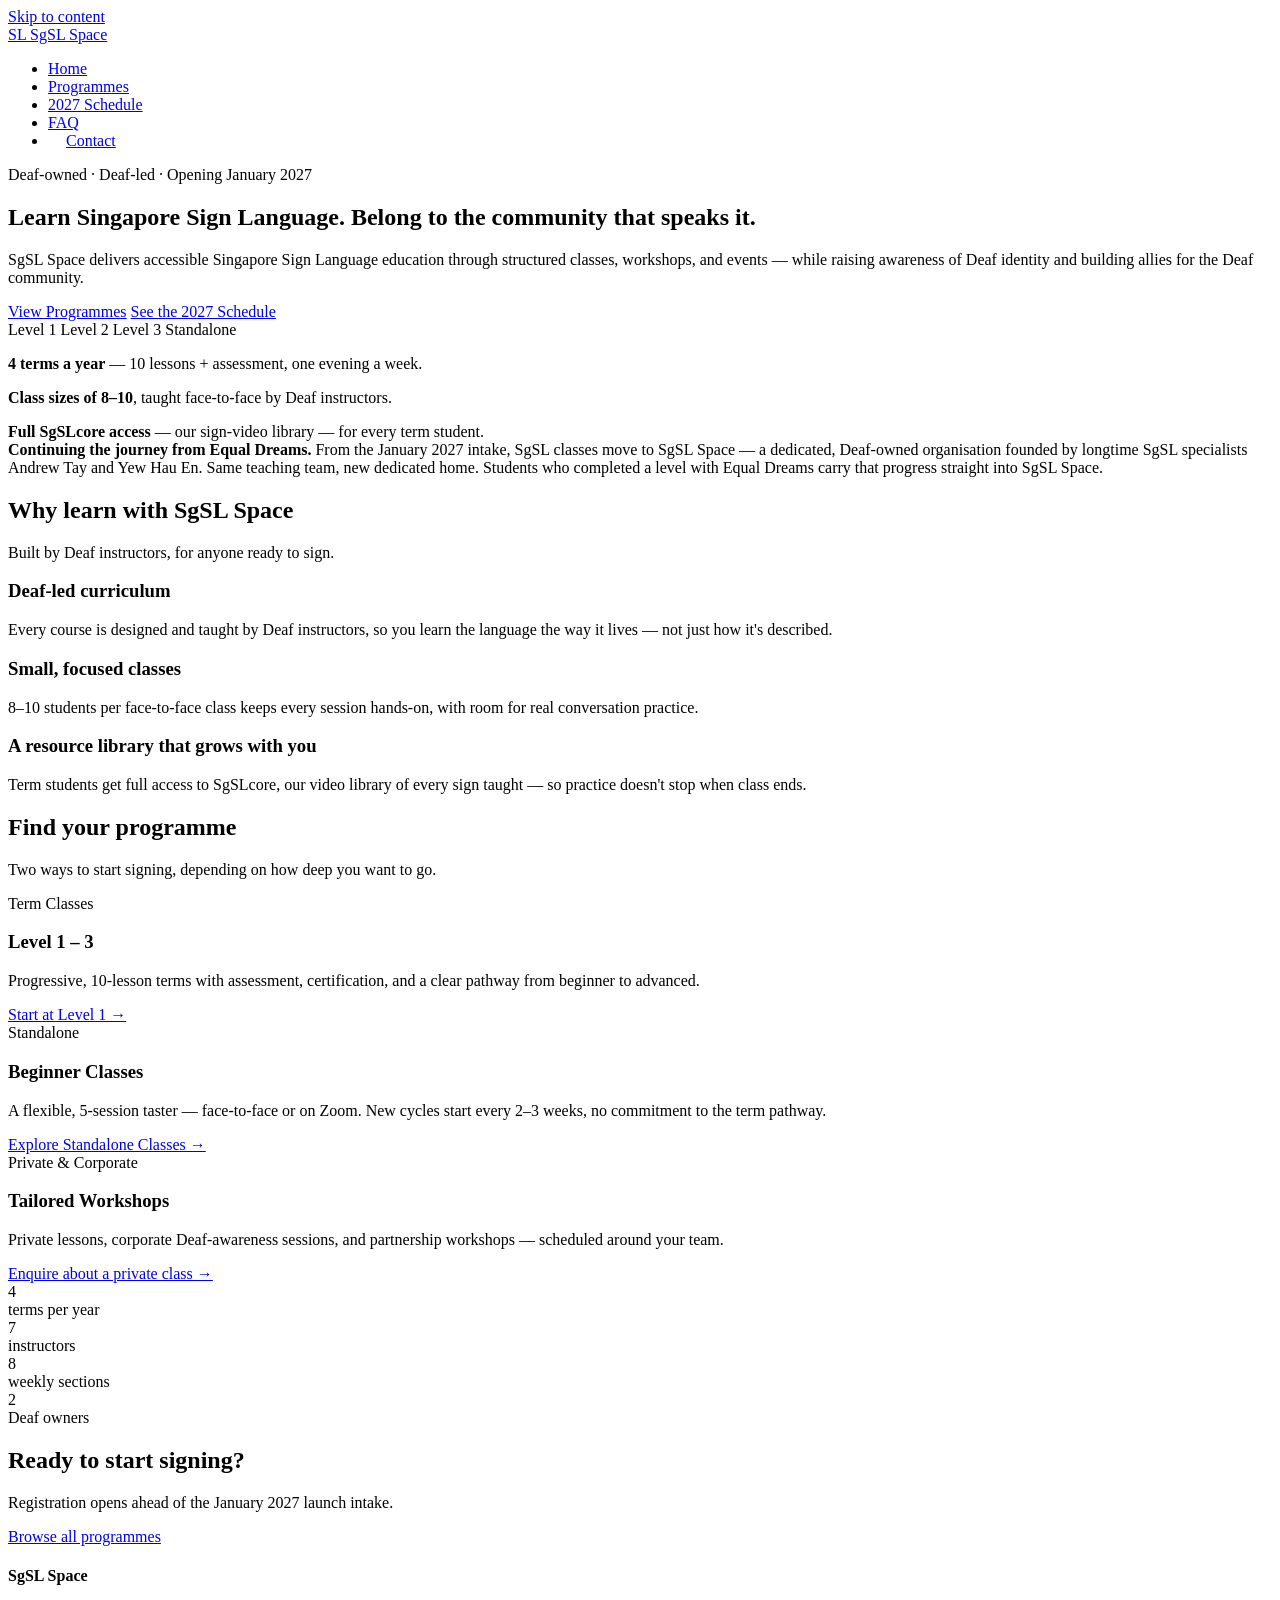
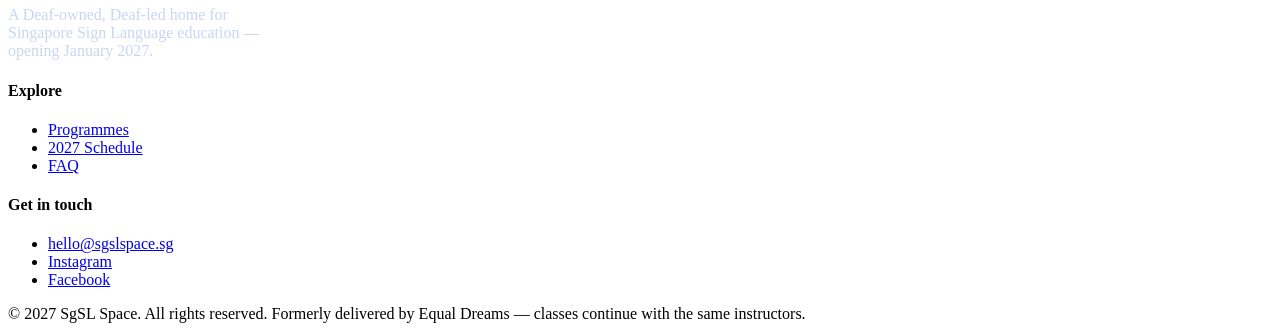
==== index.html @ 19aeab77 "Add files via upload" ====
<!doctype html>
<html lang="en">
<head>
<meta charset="utf-8">
<meta name="viewport" content="width=device-width, initial-scale=1">
<title>Home — SgSL Space</title>
<meta name="description" content="SgSL Space — Deaf-owned Singapore Sign Language education, opening January 2027.">
<link rel="preconnect" href="https://fonts.googleapis.com">
<link href="https://fonts.googleapis.com/css2?family=Poppins:wght@500;600;700&family=Inter:wght@400;500;600&display=swap" rel="stylesheet">
<link rel="stylesheet" href="css/style.css">
</head>
<body>
<a class="skip-link" href="#main">Skip to content</a>
<header class="site-header">
  <div class="container">
    <a class="logo" href="index.html">
      <span class="logo-badge">SL</span>
      <span><span class="brand-sgsl">SgSL</span> <span class="brand-space">Space</span></span>
    </a>
    <nav class="main-nav" aria-label="Main">
      <ul><li><a href="index.html" class="active" aria-current="page">Home</a></li><li><a href="programmes.html">Programmes</a></li><li><a href="schedule.html">2027 Schedule</a></li><li><a href="faq.html">FAQ</a></li><li><a href="mailto:hello@sgslspace.sg" class="btn btn-outline" style="padding:8px 18px;">Contact</a></li></ul>
    </nav>
  </div>
</header>
<main id="main">
<section class="hero">
  <div class="container">
    <div>
      <span class="hero-eyebrow">Deaf-owned · Deaf-led · Opening January 2027</span>
      <h1>Learn Singapore Sign Language. Belong to the community that speaks it.</h1>
      <p class="lead">SgSL Space delivers accessible Singapore Sign Language education through structured classes, workshops, and events — while raising awareness of Deaf identity and building allies for the Deaf community.</p>
      <div class="hero-actions">
        <a class="btn btn-primary" href="programmes.html">View Programmes</a>
        <a class="btn btn-outline" href="schedule.html">See the 2027 Schedule</a>
      </div>
    </div>
    <div class="hero-art">
      <div class="pill-row">
        <span class="pill p-navy">Level 1</span>
        <span class="pill p-teal">Level 2</span>
        <span class="pill p-gold">Level 3</span>
        <span class="pill p-purple">Standalone</span>
      </div>
      <p style="margin-bottom:6px;"><strong>4 terms a year</strong> — 10 lessons + assessment, one evening a week.</p>
      <p style="margin-bottom:6px;"><strong>Class sizes of 8–10</strong>, taught face-to-face by Deaf instructors.</p>
      <p style="margin-bottom:0;"><strong>Full SgSLcore access</strong> — our sign-video library — for every term student.</p>
    </div>
  </div>
</section>

<section class="section">
  <div class="container">
    <div class="announcement">
      <strong>Continuing the journey from Equal Dreams.</strong> From the January 2027 intake, SgSL classes move to SgSL Space — a dedicated, Deaf-owned organisation founded by longtime SgSL specialists Andrew Tay and Yew Hau En. Same teaching team, new dedicated home. Students who completed a level with Equal Dreams carry that progress straight into SgSL Space.
    </div>

    <div class="section-head">
      <h2>Why learn with SgSL Space</h2>
      <p>Built by Deaf instructors, for anyone ready to sign.</p>
    </div>
    <div class="grid grid-3">
      <div class="card">
        <h3>Deaf-led curriculum</h3>
        <p>Every course is designed and taught by Deaf instructors, so you learn the language the way it lives — not just how it's described.</p>
      </div>
      <div class="card">
        <h3>Small, focused classes</h3>
        <p>8–10 students per face-to-face class keeps every session hands-on, with room for real conversation practice.</p>
      </div>
      <div class="card">
        <h3>A resource library that grows with you</h3>
        <p>Term students get full access to SgSLcore, our video library of every sign taught — so practice doesn't stop when class ends.</p>
      </div>
    </div>
  </div>
</section>

<section class="section alt">
  <div class="container">
    <div class="section-head">
      <h2>Find your programme</h2>
      <p>Two ways to start signing, depending on how deep you want to go.</p>
    </div>
    <div class="grid grid-3">
      <div class="card">
        <span class="tag pill p-navy">Term Classes</span>
        <h3>Level 1 – 3</h3>
        <p>Progressive, 10-lesson terms with assessment, certification, and a clear pathway from beginner to advanced.</p>
        <a class="card-link" href="level-1.html">Start at Level 1 →</a>
      </div>
      <div class="card">
        <span class="tag pill p-purple">Standalone</span>
        <h3>Beginner Classes</h3>
        <p>A flexible, 5-session taster — face-to-face or on Zoom. New cycles start every 2–3 weeks, no commitment to the term pathway.</p>
        <a class="card-link" href="standalone.html">Explore Standalone Classes →</a>
      </div>
      <div class="card">
        <span class="tag pill p-gold">Private &amp; Corporate</span>
        <h3>Tailored Workshops</h3>
        <p>Private lessons, corporate Deaf-awareness sessions, and partnership workshops — scheduled around your team.</p>
        <a class="card-link" href="mailto:hello@sgslspace.sg">Enquire about a private class →</a>
      </div>
    </div>
  </div>
</section>

<section class="section">
  <div class="container">
    <div class="stat-row" style="justify-content:center;">
      <div class="stat"><div class="num">4</div><div class="label">terms per year</div></div>
      <div class="stat"><div class="num">7</div><div class="label">instructors</div></div>
      <div class="stat"><div class="num">8</div><div class="label">weekly sections</div></div>
      <div class="stat"><div class="num">2</div><div class="label">Deaf owners</div></div>
    </div>
    <div class="cta-band">
      <h2>Ready to start signing?</h2>
      <p>Registration opens ahead of the January 2027 launch intake.</p>
      <a class="btn btn-primary" href="programmes.html">Browse all programmes</a>
    </div>
  </div>
</section>
</main><footer class="site-footer">
  <div class="container footer-grid">
    <div>
      <h4>SgSL Space</h4>
      <p style="color:#C9D5F2;max-width:32ch;">A Deaf-owned, Deaf-led home for Singapore Sign Language education — opening January 2027.</p>
    </div>
    <div>
      <h4>Explore</h4>
      <ul>
        <li><a href="programmes.html">Programmes</a></li>
        <li><a href="schedule.html">2027 Schedule</a></li>
        <li><a href="faq.html">FAQ</a></li>
      </ul>
    </div>
    <div>
      <h4>Get in touch</h4>
      <ul>
        <li><a href="mailto:hello@sgslspace.sg">hello@sgslspace.sg</a></li>
        <li><a href="#">Instagram</a></li>
        <li><a href="#">Facebook</a></li>
      </ul>
    </div>
  </div>
  <div class="container footer-bottom">
    <span>© 2027 SgSL Space. All rights reserved.</span>
    <span>Formerly delivered by Equal Dreams — classes continue with the same instructors.</span>
  </div>
</footer>
<script src="js/site.js"></script>
</body>
</html>
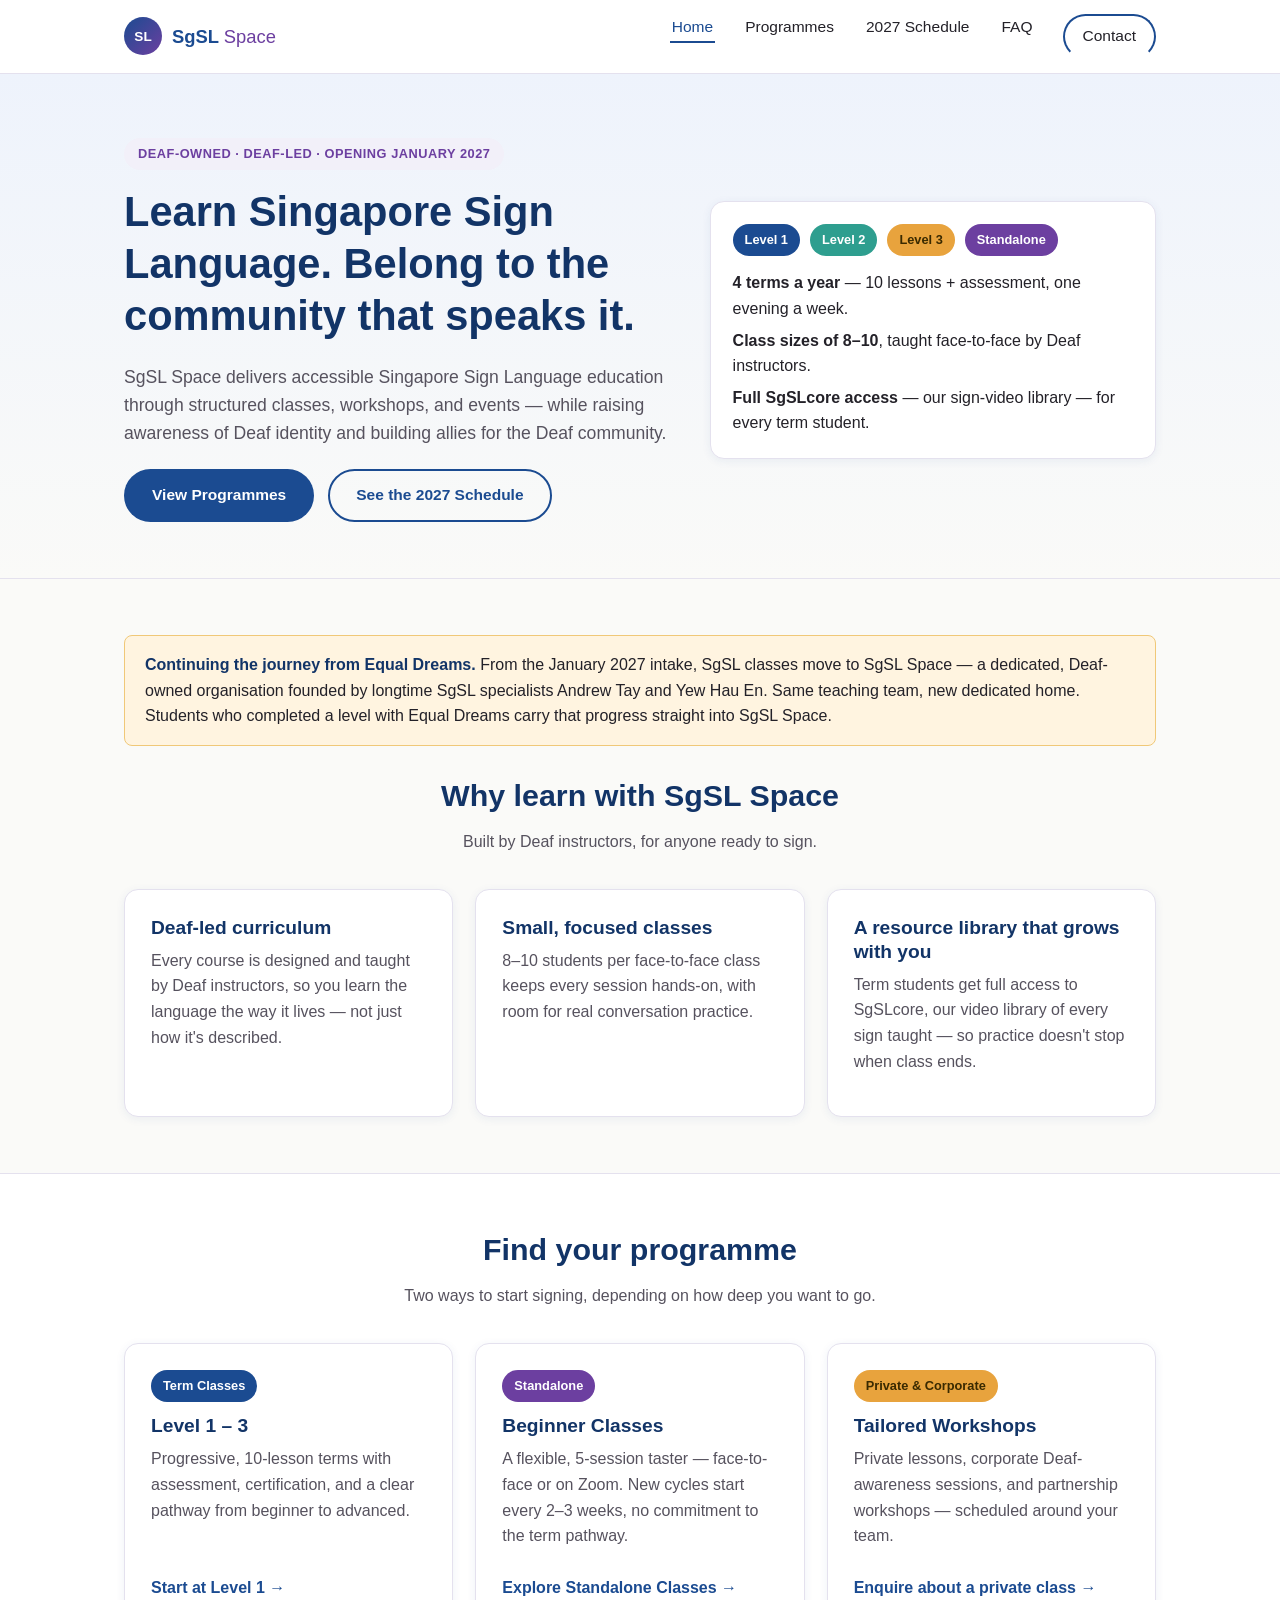
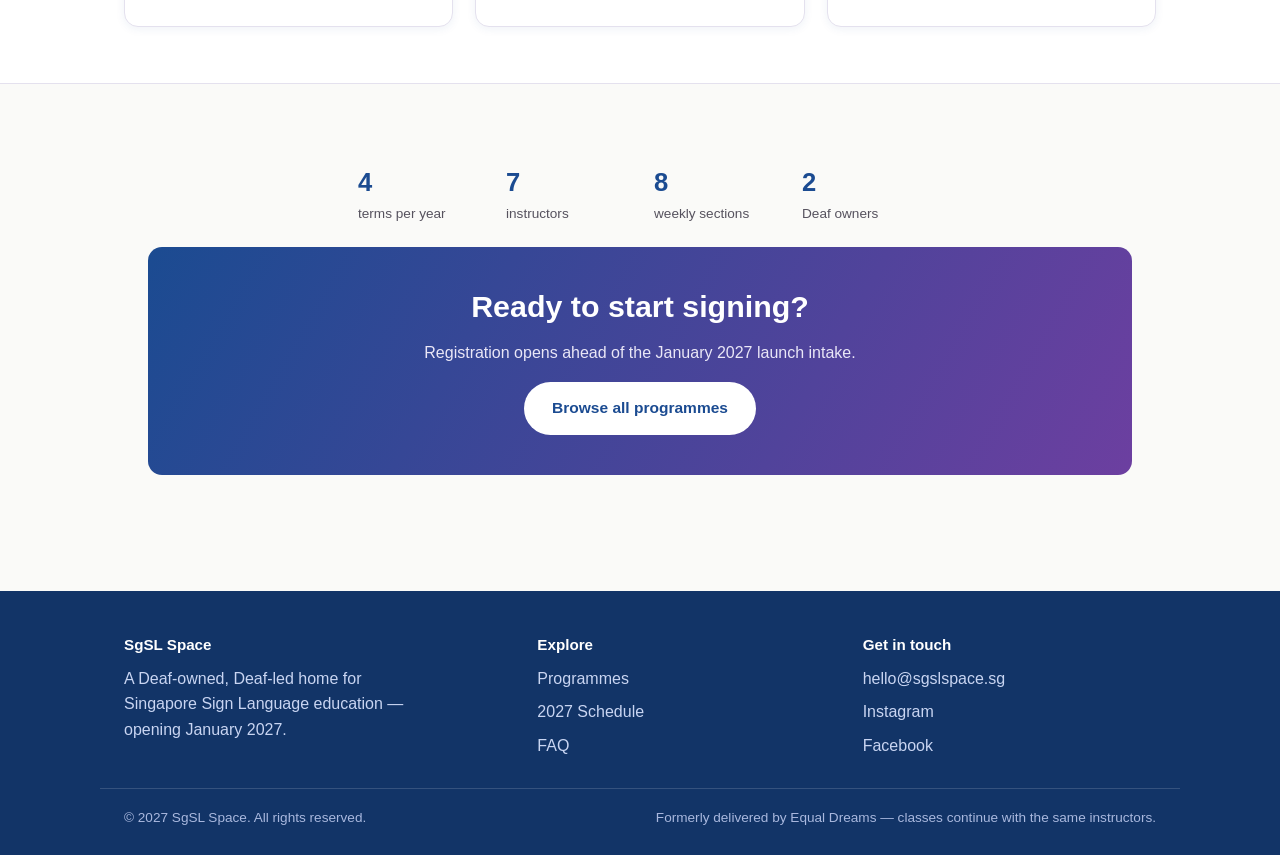
==== commit 3754be43: "Add files via upload" ====
--- a/index.html
+++ b/index.html
@@ -7,7 +7,283 @@
 <meta name="description" content="SgSL Space — Deaf-owned Singapore Sign Language education, opening January 2027.">
 <link rel="preconnect" href="https://fonts.googleapis.com">
 <link href="https://fonts.googleapis.com/css2?family=Poppins:wght@500;600;700&family=Inter:wght@400;500;600&display=swap" rel="stylesheet">
-<link rel="stylesheet" href="css/style.css">
+<style>
+/* =========================================================
+   SgSL Space — shared stylesheet
+   Palette + type inspired by Equal Dreams Academy's site:
+   blue/purple brand colours, clean rounded sans-serif type,
+   card-based layout, simple anchor-nav pattern.
+   ========================================================= */
+
+:root{
+  --navy:        #1B4B91;   /* primary blue — header, links, primary buttons */
+  --navy-dark:   #123467;
+  --purple:      #6C3FA0;   /* secondary brand colour */
+  --teal:        #2E9E8F;   /* accent — Level 2 / tags */
+  --gold:        #E8A33D;   /* accent — Level 3 / tags */
+  --cream:       #FAFAF8;   /* page background */
+  --white:       #FFFFFF;
+  --ink:         #232128;
+  --ink-soft:    #56525E;
+  --border:      #E4E1EE;
+  --soft-bg:     #F2F0F9;
+  --announce-bg: #FFF4E0;
+  --announce-border: #F0C878;
+  --radius: 14px;
+  --radius-sm: 8px;
+  --shadow: 0 2px 10px rgba(27,75,145,0.07);
+  --shadow-hover: 0 8px 24px rgba(27,75,145,0.14);
+  --max: 1080px;
+}
+
+*{ box-sizing:border-box; }
+html{ scroll-behavior:smooth; }
+body{
+  margin:0;
+  font-family:"Inter", -apple-system, Segoe UI, Arial, sans-serif;
+  color:var(--ink);
+  background:var(--cream);
+  line-height:1.6;
+  font-size:16px;
+}
+h1,h2,h3,h4{
+  font-family:"Poppins","Inter",sans-serif;
+  color:var(--navy-dark);
+  line-height:1.25;
+  margin:0 0 .5em;
+}
+h1{ font-size:clamp(1.9rem,4vw,2.6rem); font-weight:600; }
+h2{ font-size:clamp(1.4rem,3vw,1.9rem); font-weight:600; }
+h3{ font-size:1.2rem; font-weight:600; }
+p{ margin:0 0 1em; }
+a{ color:var(--navy); text-decoration:underline; text-decoration-thickness:1px; }
+a:hover{ color:var(--purple); }
+img{ max-width:100%; display:block; }
+ul{ padding-left:1.2em; }
+.container{ max-width:var(--max); margin:0 auto; padding:0 24px; }
+
+/* Skip link for accessibility */
+.skip-link{
+  position:absolute; left:-999px; top:auto;
+  background:var(--navy); color:#fff; padding:10px 16px; border-radius:0 0 8px 0; z-index:200;
+}
+.skip-link:focus{ left:0; top:0; }
+
+/* ---------- Header ---------- */
+.site-header{
+  background:var(--white);
+  border-bottom:1px solid var(--border);
+  position:sticky; top:0; z-index:100;
+}
+.site-header .container{
+  display:flex; align-items:center; justify-content:space-between;
+  padding:14px 24px;
+}
+.logo{
+  display:flex; align-items:center; gap:10px;
+  font-family:"Poppins",sans-serif; font-weight:600; font-size:1.15rem;
+  text-decoration:none; color:var(--navy-dark);
+}
+.logo:hover{ color:var(--navy-dark); }
+.logo-badge{
+  width:38px; height:38px; border-radius:50%;
+  background:linear-gradient(135deg,var(--navy),var(--purple));
+  color:#fff; display:flex; align-items:center; justify-content:center;
+  font-size:.85rem; font-weight:700; flex:none;
+}
+.logo .brand-sgsl{ color:var(--navy); }
+.logo .brand-space{ color:var(--purple); font-weight:400; }
+
+.main-nav ul{ list-style:none; display:flex; gap:28px; margin:0; padding:0; }
+.main-nav a{
+  color:var(--ink); text-decoration:none; font-weight:500; font-size:.97rem;
+  padding:6px 2px; border-bottom:2px solid transparent;
+}
+.main-nav a:hover, .main-nav a.active{ color:var(--navy); border-bottom-color:var(--navy); }
+.nav-toggle{ display:none; }
+
+@media (max-width:760px){
+  .main-nav ul{ gap:16px; flex-wrap:wrap; justify-content:flex-end; }
+  .site-header .container{ flex-wrap:wrap; row-gap:10px; }
+}
+
+/* ---------- Buttons ---------- */
+.btn{
+  display:inline-block; padding:12px 26px; border-radius:999px;
+  font-weight:600; text-decoration:none; font-size:.97rem;
+  transition:transform .15s ease, box-shadow .15s ease, background .15s ease;
+  border:2px solid transparent;
+}
+.btn-primary{ background:var(--navy); color:#fff; }
+.btn-primary:hover{ background:var(--navy-dark); color:#fff; transform:translateY(-1px); box-shadow:var(--shadow-hover); }
+.btn-outline{ background:transparent; color:var(--navy); border-color:var(--navy); }
+.btn-outline:hover{ background:var(--navy); color:#fff; }
+.btn-purple{ background:var(--purple); color:#fff; }
+.btn-purple:hover{ background:#582f86; color:#fff; }
+
+/* ---------- Hero ---------- */
+.hero{
+  background:linear-gradient(180deg,#EEF3FC 0%, var(--cream) 100%);
+  padding:64px 0 56px;
+  border-bottom:1px solid var(--border);
+}
+.hero .container{ display:grid; grid-template-columns:1.1fr .9fr; gap:40px; align-items:center; }
+.hero-eyebrow{
+  display:inline-block; background:var(--soft-bg); color:var(--purple);
+  font-weight:600; font-size:.8rem; letter-spacing:.04em; text-transform:uppercase;
+  padding:6px 14px; border-radius:999px; margin-bottom:16px;
+}
+.hero p.lead{ font-size:1.1rem; color:var(--ink-soft); }
+.hero-actions{ display:flex; gap:14px; flex-wrap:wrap; margin-top:22px; }
+.hero-art{
+  background:var(--white); border:1px solid var(--border); border-radius:var(--radius);
+  padding:22px; box-shadow:var(--shadow);
+}
+.hero-art .pill-row{ display:flex; gap:10px; flex-wrap:wrap; margin-bottom:14px; }
+.pill{
+  font-size:.8rem; font-weight:700; padding:6px 12px; border-radius:999px; color:#fff;
+}
+.pill.p-navy{ background:var(--navy); }
+.pill.p-teal{ background:var(--teal); }
+.pill.p-gold{ background:var(--gold); color:#3a2a00; }
+.pill.p-purple{ background:var(--purple); }
+
+@media (max-width:820px){
+  .hero .container{ grid-template-columns:1fr; }
+}
+
+/* ---------- Announcement banner ---------- */
+.announcement{
+  background:var(--announce-bg); border:1px solid var(--announce-border);
+  border-radius:var(--radius-sm); padding:16px 20px; margin:0 0 30px;
+}
+.announcement strong{ color:var(--navy-dark); }
+
+/* ---------- Sections ---------- */
+.section{ padding:56px 0; }
+.section.alt{ background:var(--white); border-top:1px solid var(--border); border-bottom:1px solid var(--border); }
+.section-head{ max-width:680px; margin:0 auto 34px; text-align:center; }
+.section-head p{ color:var(--ink-soft); }
+
+/* ---------- Cards / grid ---------- */
+.grid{ display:grid; gap:22px; }
+.grid-3{ grid-template-columns:repeat(3,1fr); }
+.grid-2{ grid-template-columns:repeat(2,1fr); }
+@media (max-width:820px){ .grid-3,.grid-2{ grid-template-columns:1fr; } }
+
+.card{
+  background:var(--white); border:1px solid var(--border); border-radius:var(--radius);
+  padding:26px; box-shadow:var(--shadow); transition:box-shadow .15s ease, transform .15s ease;
+  display:flex; flex-direction:column;
+}
+.card:hover{ box-shadow:var(--shadow-hover); transform:translateY(-2px); }
+.card .tag{ align-self:flex-start; margin-bottom:12px; }
+.card h3{ margin-bottom:8px; }
+.card p{ color:var(--ink-soft); flex:1; }
+.card .card-link{ font-weight:600; text-decoration:none; margin-top:10px; display:inline-block; }
+
+/* ---------- Table ---------- */
+table{ width:100%; border-collapse:collapse; margin:0 0 28px; background:var(--white); }
+caption{ text-align:left; font-weight:600; margin-bottom:8px; color:var(--navy-dark); }
+th,td{ padding:12px 14px; border:1px solid var(--border); text-align:left; font-size:.95rem; }
+th{ background:var(--navy); color:#fff; font-family:"Poppins",sans-serif; font-weight:600; }
+tr:nth-child(even) td{ background:var(--soft-bg); }
+.table-wrap{ overflow-x:auto; }
+
+/* ---------- On-this-page nav ---------- */
+.page-layout{ display:grid; grid-template-columns:220px 1fr; gap:44px; align-items:start; }
+.onpage-nav{
+  position:sticky; top:88px; background:var(--white); border:1px solid var(--border);
+  border-radius:var(--radius); padding:18px;
+}
+.onpage-nav h4{ font-size:.85rem; text-transform:uppercase; letter-spacing:.04em; color:var(--purple); margin-bottom:10px; }
+.onpage-nav ul{ list-style:none; padding:0; margin:0; display:flex; flex-direction:column; gap:8px; }
+.onpage-nav a{ font-size:.9rem; text-decoration:none; color:var(--ink-soft); }
+.onpage-nav a:hover{ color:var(--navy); }
+@media (max-width:900px){
+  .page-layout{ grid-template-columns:1fr; }
+  .onpage-nav{ position:static; }
+}
+
+/* ---------- FAQ accordion ---------- */
+.faq-group{ margin-bottom:36px; }
+.faq-item{ border-bottom:1px solid var(--border); }
+.faq-q{
+  width:100%; text-align:left; background:none; border:none; cursor:pointer;
+  font-family:"Poppins",sans-serif; font-weight:600; font-size:1.02rem; color:var(--navy-dark);
+  padding:16px 0; display:flex; justify-content:space-between; align-items:center; gap:12px;
+}
+.faq-q .icon{ font-size:1.3rem; color:var(--purple); transition:transform .2s ease; flex:none; }
+.faq-item.open .faq-q .icon{ transform:rotate(45deg); }
+.faq-a{ max-height:0; overflow:hidden; transition:max-height .25s ease; color:var(--ink-soft); }
+.faq-a-inner{ padding:0 0 18px; }
+.faq-item.open .faq-a{ max-height:600px; }
+.faq-tabs{ display:flex; gap:10px; flex-wrap:wrap; margin-bottom:28px; }
+.faq-tab-btn{
+  border:2px solid var(--navy); background:#fff; color:var(--navy); padding:8px 18px;
+  border-radius:999px; font-weight:600; cursor:pointer; font-family:inherit; font-size:.9rem;
+}
+.faq-tab-btn.active{ background:var(--navy); color:#fff; }
+
+/* Native <details> based accordion */
+.faq-item{ border-bottom:1px solid var(--border); }
+.faq-item summary{
+  list-style:none; cursor:pointer; padding:16px 0; display:flex; justify-content:space-between;
+  align-items:center; gap:12px; font-family:"Poppins",sans-serif; font-weight:600; font-size:1.02rem;
+  color:var(--navy-dark);
+}
+.faq-item summary::-webkit-details-marker{ display:none; }
+.faq-item summary::after{
+  content:"+"; font-size:1.4rem; color:var(--purple); flex:none; line-height:1;
+}
+.faq-item[open] summary::after{ content:"–"; }
+.faq-item .faq-a-inner{ padding:0 0 18px; color:var(--ink-soft); }
+.faq-item:target{ outline:2px solid var(--gold); outline-offset:4px; border-radius:6px; }
+
+/* ---------- Pricing tiers ---------- */
+.pricing-note{ background:var(--soft-bg); border-radius:var(--radius); padding:20px 22px; margin-bottom:22px; }
+
+/* ---------- Testimonials ---------- */
+.testimonial{
+  background:var(--white); border-left:4px solid var(--purple); border-radius:0 var(--radius) var(--radius) 0;
+  padding:18px 22px; box-shadow:var(--shadow); margin-bottom:16px;
+}
+.testimonial p{ margin-bottom:8px; font-style:italic; color:var(--ink); }
+.testimonial .who{ font-size:.85rem; color:var(--ink-soft); font-style:normal; }
+
+/* ---------- CTA band ---------- */
+.cta-band{
+  background:linear-gradient(120deg,var(--navy),var(--purple));
+  color:#fff; border-radius:var(--radius); padding:40px; text-align:center; margin:0 24px;
+}
+.cta-band h2{ color:#fff; }
+.cta-band p{ color:#EAE7F7; }
+.cta-band .btn-primary{ background:#fff; color:var(--navy); }
+.cta-band .btn-primary:hover{ background:#EEE; }
+
+/* ---------- Footer ---------- */
+.site-footer{ background:var(--navy-dark); color:#D9E1F5; padding:44px 0 26px; margin-top:60px; }
+.footer-grid{ display:grid; grid-template-columns:1.3fr 1fr 1fr; gap:32px; }
+.site-footer h4{ color:#fff; font-size:.95rem; margin-bottom:12px; }
+.site-footer a{ color:#C9D5F2; text-decoration:none; }
+.site-footer a:hover{ color:#fff; text-decoration:underline; }
+.site-footer ul{ list-style:none; padding:0; margin:0; display:flex; flex-direction:column; gap:8px; }
+.footer-bottom{
+  border-top:1px solid rgba(255,255,255,.15); margin-top:30px; padding-top:18px;
+  display:flex; justify-content:space-between; flex-wrap:wrap; gap:10px; font-size:.85rem; color:#A9B8DE;
+}
+@media (max-width:760px){ .footer-grid{ grid-template-columns:1fr; } }
+
+/* ---------- Misc ---------- */
+.badge-list{ display:flex; gap:10px; flex-wrap:wrap; margin-bottom:20px; }
+.stat-row{ display:flex; gap:28px; flex-wrap:wrap; margin:22px 0; }
+.stat{ min-width:120px; }
+.stat .num{ font-family:"Poppins",sans-serif; font-size:1.6rem; font-weight:700; color:var(--navy); }
+.stat .label{ font-size:.85rem; color:var(--ink-soft); }
+hr.div{ border:none; border-top:1px solid var(--border); margin:36px 0; }
+.tbc{ color:var(--gold); font-weight:600; }
+
+</style>
 </head>
 <body>
 <a class="skip-link" href="#main">Skip to content</a>
@@ -147,6 +423,23 @@
     <span>Formerly delivered by Equal Dreams — classes continue with the same instructors.</span>
   </div>
 </footer>
-<script src="js/site.js"></script>
+<script>
+// Opens the matching <details> FAQ item when arriving via a #hash link,
+// and scrolls it into view. Progressive enhancement only — page works without JS.
+(function () {
+  function openTarget() {
+    const hash = window.location.hash.replace("#", "");
+    if (!hash) return;
+    const el = document.getElementById(hash);
+    if (el && el.tagName === "DETAILS") {
+      el.open = true;
+      el.scrollIntoView({ behavior: "smooth", block: "start" });
+    }
+  }
+  window.addEventListener("hashchange", openTarget);
+  document.addEventListener("DOMContentLoaded", openTarget);
+})();
+
+</script>
 </body>
 </html>
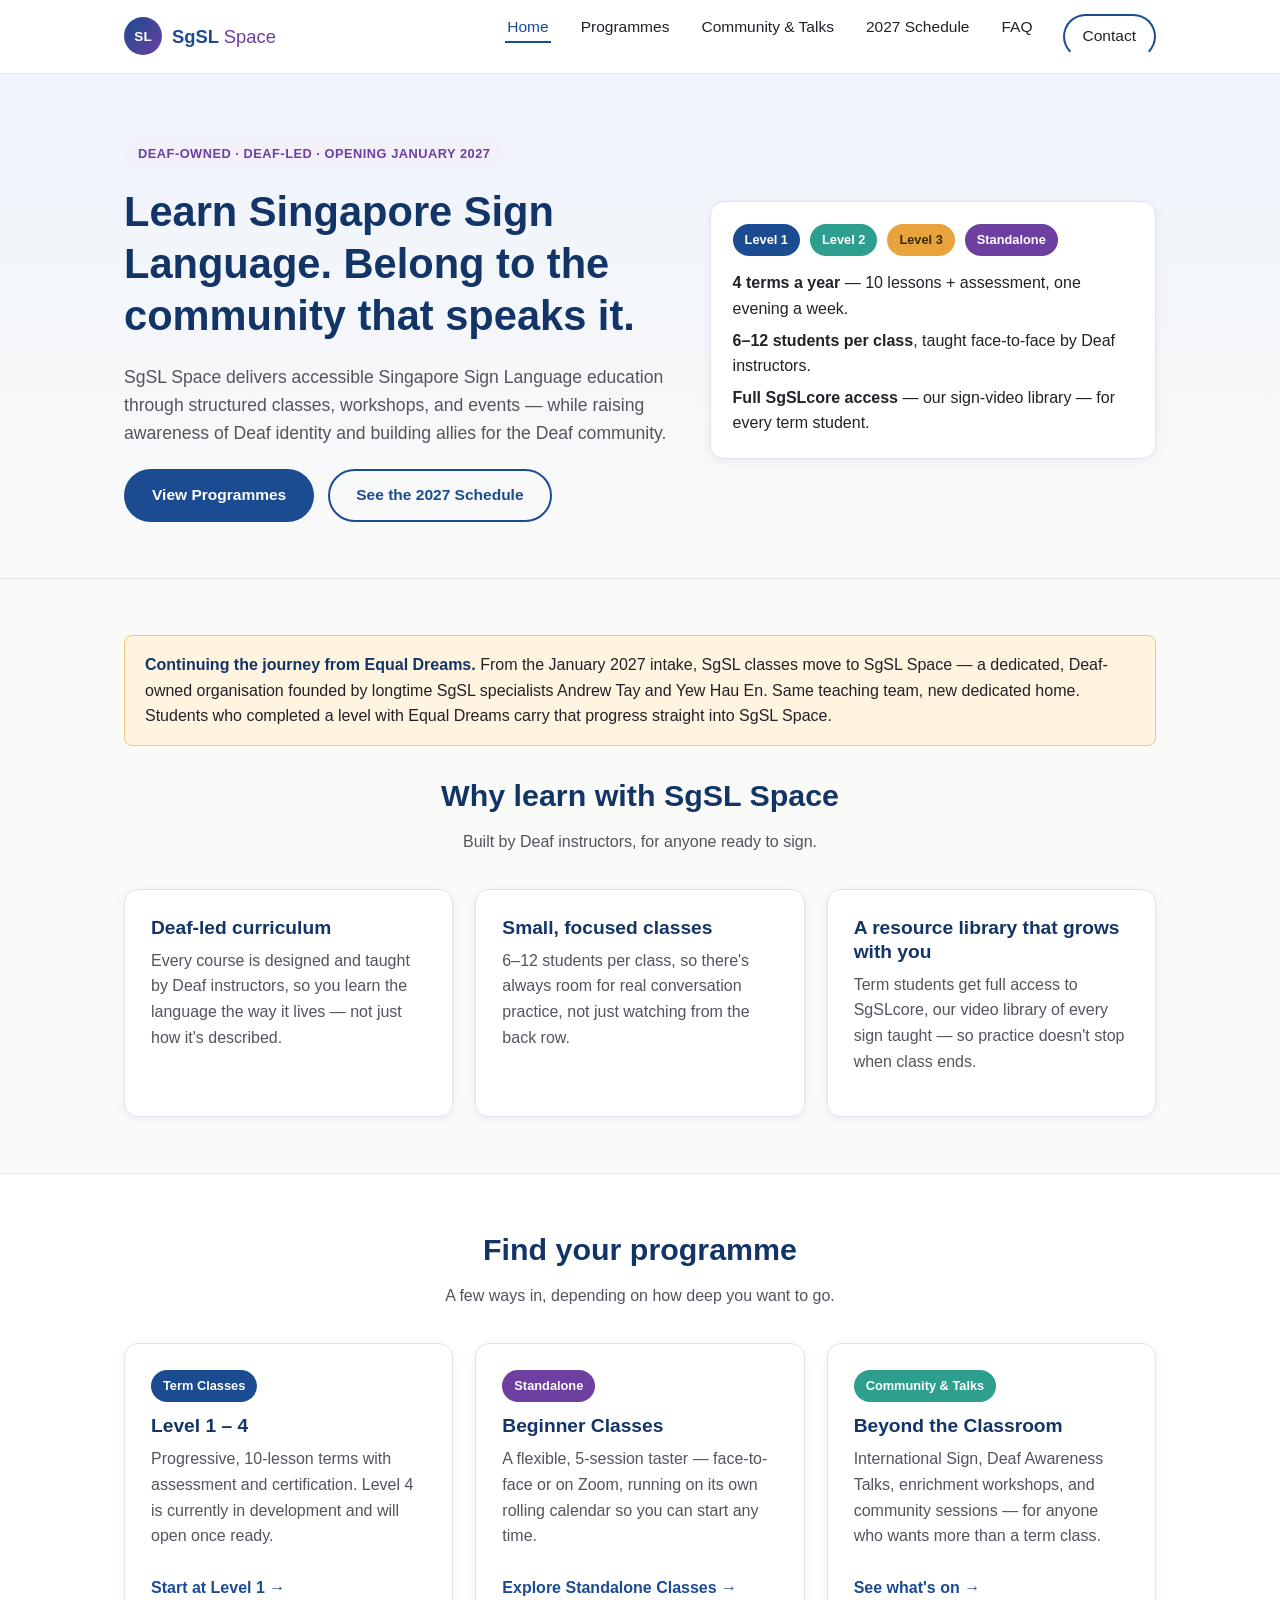
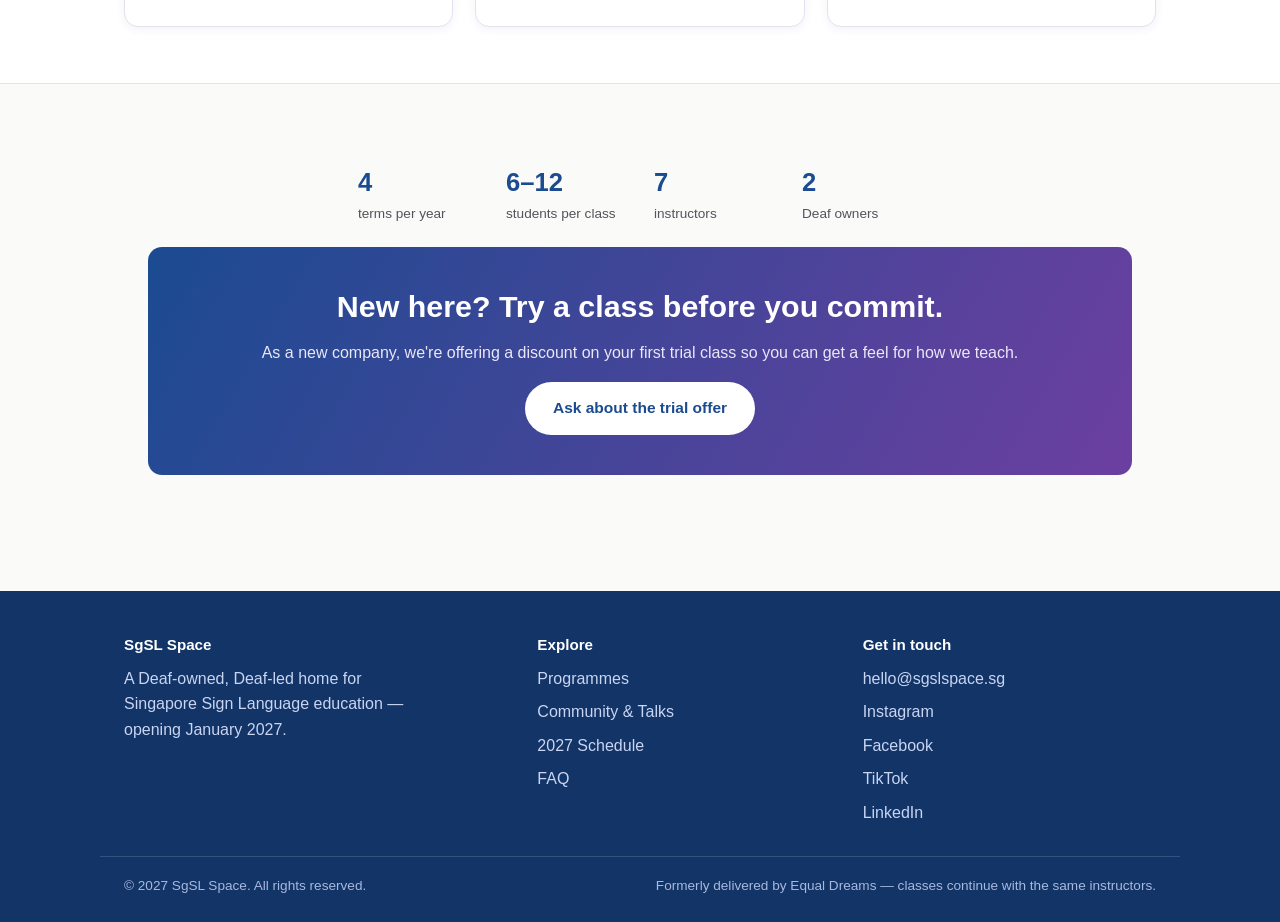
==== commit 354e2908: "Add files via upload" ====
--- a/index.html
+++ b/index.html
@@ -294,7 +294,7 @@
       <span><span class="brand-sgsl">SgSL</span> <span class="brand-space">Space</span></span>
     </a>
     <nav class="main-nav" aria-label="Main">
-      <ul><li><a href="index.html" class="active" aria-current="page">Home</a></li><li><a href="programmes.html">Programmes</a></li><li><a href="schedule.html">2027 Schedule</a></li><li><a href="faq.html">FAQ</a></li><li><a href="mailto:hello@sgslspace.sg" class="btn btn-outline" style="padding:8px 18px;">Contact</a></li></ul>
+      <ul><li><a href="index.html" class="active" aria-current="page">Home</a></li><li><a href="programmes.html">Programmes</a></li><li><a href="community.html">Community & Talks</a></li><li><a href="schedule.html">2027 Schedule</a></li><li><a href="faq.html">FAQ</a></li><li><a href="mailto:hello@sgslspace.sg" class="btn btn-outline" style="padding:8px 18px;">Contact</a></li></ul>
     </nav>
   </div>
 </header>
@@ -318,7 +318,7 @@
         <span class="pill p-purple">Standalone</span>
       </div>
       <p style="margin-bottom:6px;"><strong>4 terms a year</strong> — 10 lessons + assessment, one evening a week.</p>
-      <p style="margin-bottom:6px;"><strong>Class sizes of 8–10</strong>, taught face-to-face by Deaf instructors.</p>
+      <p style="margin-bottom:6px;"><strong>6–12 students per class</strong>, taught face-to-face by Deaf instructors.</p>
       <p style="margin-bottom:0;"><strong>Full SgSLcore access</strong> — our sign-video library — for every term student.</p>
     </div>
   </div>
@@ -341,7 +341,7 @@
       </div>
       <div class="card">
         <h3>Small, focused classes</h3>
-        <p>8–10 students per face-to-face class keeps every session hands-on, with room for real conversation practice.</p>
+        <p>6–12 students per class, so there's always room for real conversation practice, not just watching from the back row.</p>
       </div>
       <div class="card">
         <h3>A resource library that grows with you</h3>
@@ -355,26 +355,26 @@
   <div class="container">
     <div class="section-head">
       <h2>Find your programme</h2>
-      <p>Two ways to start signing, depending on how deep you want to go.</p>
+      <p>A few ways in, depending on how deep you want to go.</p>
     </div>
     <div class="grid grid-3">
       <div class="card">
         <span class="tag pill p-navy">Term Classes</span>
-        <h3>Level 1 – 3</h3>
-        <p>Progressive, 10-lesson terms with assessment, certification, and a clear pathway from beginner to advanced.</p>
+        <h3>Level 1 – 4</h3>
+        <p>Progressive, 10-lesson terms with assessment and certification. Level 4 is currently in development and will open once ready.</p>
         <a class="card-link" href="level-1.html">Start at Level 1 →</a>
       </div>
       <div class="card">
         <span class="tag pill p-purple">Standalone</span>
         <h3>Beginner Classes</h3>
-        <p>A flexible, 5-session taster — face-to-face or on Zoom. New cycles start every 2–3 weeks, no commitment to the term pathway.</p>
+        <p>A flexible, 5-session taster — face-to-face or on Zoom, running on its own rolling calendar so you can start any time.</p>
         <a class="card-link" href="standalone.html">Explore Standalone Classes →</a>
       </div>
       <div class="card">
-        <span class="tag pill p-gold">Private &amp; Corporate</span>
-        <h3>Tailored Workshops</h3>
-        <p>Private lessons, corporate Deaf-awareness sessions, and partnership workshops — scheduled around your team.</p>
-        <a class="card-link" href="mailto:hello@sgslspace.sg">Enquire about a private class →</a>
+        <span class="tag pill p-teal">Community &amp; Talks</span>
+        <h3>Beyond the Classroom</h3>
+        <p>International Sign, Deaf Awareness Talks, enrichment workshops, and community sessions — for anyone who wants more than a term class.</p>
+        <a class="card-link" href="community.html">See what's on →</a>
       </div>
     </div>
   </div>
@@ -384,14 +384,14 @@
   <div class="container">
     <div class="stat-row" style="justify-content:center;">
       <div class="stat"><div class="num">4</div><div class="label">terms per year</div></div>
+      <div class="stat"><div class="num">6–12</div><div class="label">students per class</div></div>
       <div class="stat"><div class="num">7</div><div class="label">instructors</div></div>
-      <div class="stat"><div class="num">8</div><div class="label">weekly sections</div></div>
       <div class="stat"><div class="num">2</div><div class="label">Deaf owners</div></div>
     </div>
     <div class="cta-band">
-      <h2>Ready to start signing?</h2>
-      <p>Registration opens ahead of the January 2027 launch intake.</p>
-      <a class="btn btn-primary" href="programmes.html">Browse all programmes</a>
+      <h2>New here? Try a class before you commit.</h2>
+      <p>As a new company, we're offering a discount on your first trial class so you can get a feel for how we teach.</p>
+      <a class="btn btn-primary" href="mailto:hello@sgslspace.sg">Ask about the trial offer</a>
     </div>
   </div>
 </section>
@@ -405,6 +405,7 @@
       <h4>Explore</h4>
       <ul>
         <li><a href="programmes.html">Programmes</a></li>
+        <li><a href="community.html">Community &amp; Talks</a></li>
         <li><a href="schedule.html">2027 Schedule</a></li>
         <li><a href="faq.html">FAQ</a></li>
       </ul>
@@ -415,6 +416,8 @@
         <li><a href="mailto:hello@sgslspace.sg">hello@sgslspace.sg</a></li>
         <li><a href="#">Instagram</a></li>
         <li><a href="#">Facebook</a></li>
+        <li><a href="#">TikTok</a></li>
+        <li><a href="#">LinkedIn</a></li>
       </ul>
     </div>
   </div>
